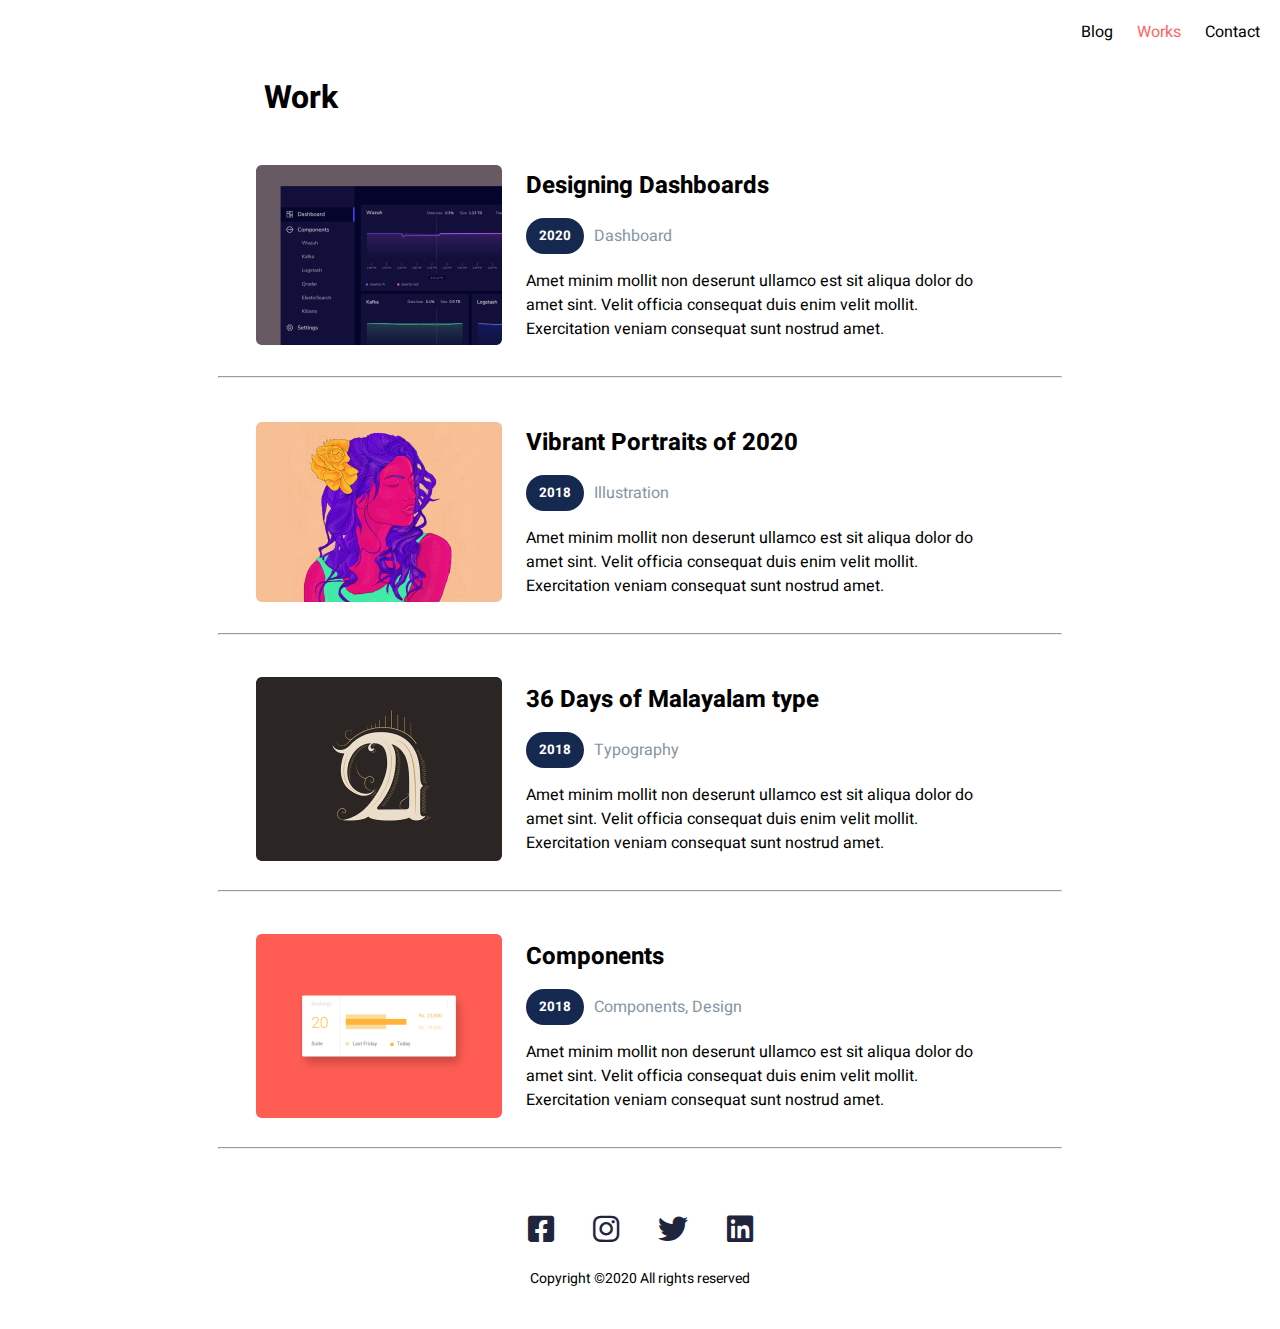
==== Works.html @ 5f18d144 "Add files via upload" ====
<!DOCTYPE html>
<html lang="en">
<head>
    <meta charset="UTF-8">
    <meta http-equiv="X-UA-Compatible" content="IE=edge">
    <meta name="viewport" content="width=device-width, initial-scale=1.0">
    <link rel="stylesheet" href="css/work.css">
    <link rel="stylesheet" href="css/all.css">
    <title>Work Page</title>
    <style>
        span{
            color: #FF6464;
        }
    </style>
</head>
<body>
       <!-- start header -->
       <header>
        <div class="navFather">
        <div class="nav">
            <ul>
                <li><a href="Blog.html">Blog</a></li>
                <li><a href="Works.html"><span>Works</span></a></li>
                <li><a href="Works.html">Contact</a></li>
            </ul>
        </div>
       </div>
    </header>
    <!-- end header -->
    <!-- start work content -->
    <div class="contanir">
        <h1>Work</h1>
    </div>
        <div class="contanir">
            <div class="Work-detals">
                <img src="images/Rectangle 30.png" alt="">
                <div class="work-content">
                    <h3><a href="workDetals.html">Designing Dashboards</a></h3>
                    <div class="p-butonFlex">
                    <button>2020</button>
                     <p class="light">Dashboard</p>
                    </div>
                    <p>Amet minim mollit non deserunt ullamco est sit aliqua dolor do amet sint. Velit officia consequat duis enim velit mollit. Exercitation veniam consequat sunt nostrud amet.</p>
                </div>
            </div>  
            <hr>
        </div>
           
        <div class="contanir">
            <div class="Work-detals">
                <img src="images/Rectangle 32.png" alt="">
                <div class="work-content">
                    <h3>Vibrant Portraits of 2020</h3>
                    <div class="p-butonFlex">
                    <button>2018</button>
                     <p class="light">Illustration</p>
                    </div>
                    <p>Amet minim mollit non deserunt ullamco est sit aliqua dolor do amet sint. Velit officia consequat duis enim velit mollit. Exercitation veniam consequat sunt nostrud amet.</p>
                </div>
            </div>  
           <hr>
            </div>
            <div class="contanir">
            <div class="Work-detals">
                <img src="images/Rectangle 34.png" alt="">
                <div class="work-content">
                    <h3>36 Days of Malayalam type</h3>
                    <div class="p-butonFlex">
                    <button>2018</button>
                     <p class="light">Typography</p>
                    </div>
                    <p>Amet minim mollit non deserunt ullamco est sit aliqua dolor do amet sint. Velit officia consequat duis enim velit mollit. Exercitation veniam consequat sunt nostrud amet.</p>
                </div>
            </div>  
           <hr>
         </div>
            <div class="contanir">
            <div class="Work-detals">
                <img src="images/Rectangle 40.png" alt="">
                <div class="work-content">
                    <h3>Components</h3>
                    <div class="p-butonFlex">
                    <button>2018</button>
                     <p class="light">Components, Design</p>
                    </div>
                    <p>Amet minim mollit non deserunt ullamco est sit aliqua dolor do amet sint. Velit officia consequat duis enim velit mollit. Exercitation veniam consequat sunt nostrud amet.</p>
                </div>
            </div>  
           <hr>
         </div>
    <!-- end work content -->
    <!-- start footer -->
    <footer>
        <div class="footer">
            <div class="icon">
                <i class="fa-brands fa-square-facebook"></i>
                <i class="fa-brands fa-instagram"></i>
                <i class="fa-brands fa-twitter"></i>
                <i class="fa-brands fa-linkedin"></i>
            </div>
            <p>Copyright ©2020 All rights reserved </p>
        </div>
    </footer>
    <!-- end footer -->
</body>
</html>
---- css/work.css ----
*{
    margin: 0;
    padding: 0;
    box-sizing: border-box;
    font-family: my font;
    /* background-color: #E5E5E5; */
}
@font-face {
    font-family: my font;
    src: url("../fonts/Heebo-Regular.ttf");
}
@font-face {
    font-family: my font;
    src: url("../fonts/Heebo-Bold.ttf");
    font-weight: bold;
}
a{
    text-decoration: none;
    color: black;
}
ul{
    list-style: none;
}
ul li{
    display: inline-block;
    padding: 10px;
}
.navFather {
    display: flex;
    justify-content: end;
    /* align-items: end; */
    padding: 10px;
}
 button{
    background-color: #142850;
    border: none;
    color: white;
    border-radius: 20px;
    padding: 8px;
    padding-left: 13px;
    padding-right: 13px;
    font-weight: bolder;
}
ul li a:hover{
    color: #FF6464;
}
.contanir{
    padding: 10px 17%;
}
h1{
    padding: 0 5.5%;
    font-weight: bolder;
}

.Work-detals{
    display: flex; 
    justify-content: center;
    align-items: center;
    margin: 2px;
    padding-left: 36px;
    padding-top: 2px ;
    padding-bottom: 10px;
}
.Work-detals button:hover{
    color: rgb(228, 198, 157);
    background-color: brown;
}
.p-butonFlex{
    display: flex;
    align-items: center;
 }
 .p-butonFlex p{
   line-height: 1.5;
 }
 .work-content{
    padding: 23px 3%;
 }
 .work-content p{
    padding-right: 12%;
 }
 h3{
    margin-bottom: 15px;
    font-size: x-large;
 }
 hr{
    color: #E0E0E0;
}
 .work-content .p-butonFlex {
    margin-bottom: 15px;
 }
 .work-content .p-butonFlex button{
    margin-right: 10px;
 }
 .light{
    color: #8695A4;
 }
 .icon{
    font-size: 30px;
    padding-bottom: 15px;
    color: #21243D;
 }
 .icon i{
     padding: 0 16px;
 }
 .footer {
     display: flex;
     justify-content: space-between;
     flex-direction: column;
     align-items: center;
     padding-bottom: 40px;
     padding-top: 50px;
 }
 .footer p{
    font-size: 14px;
  }
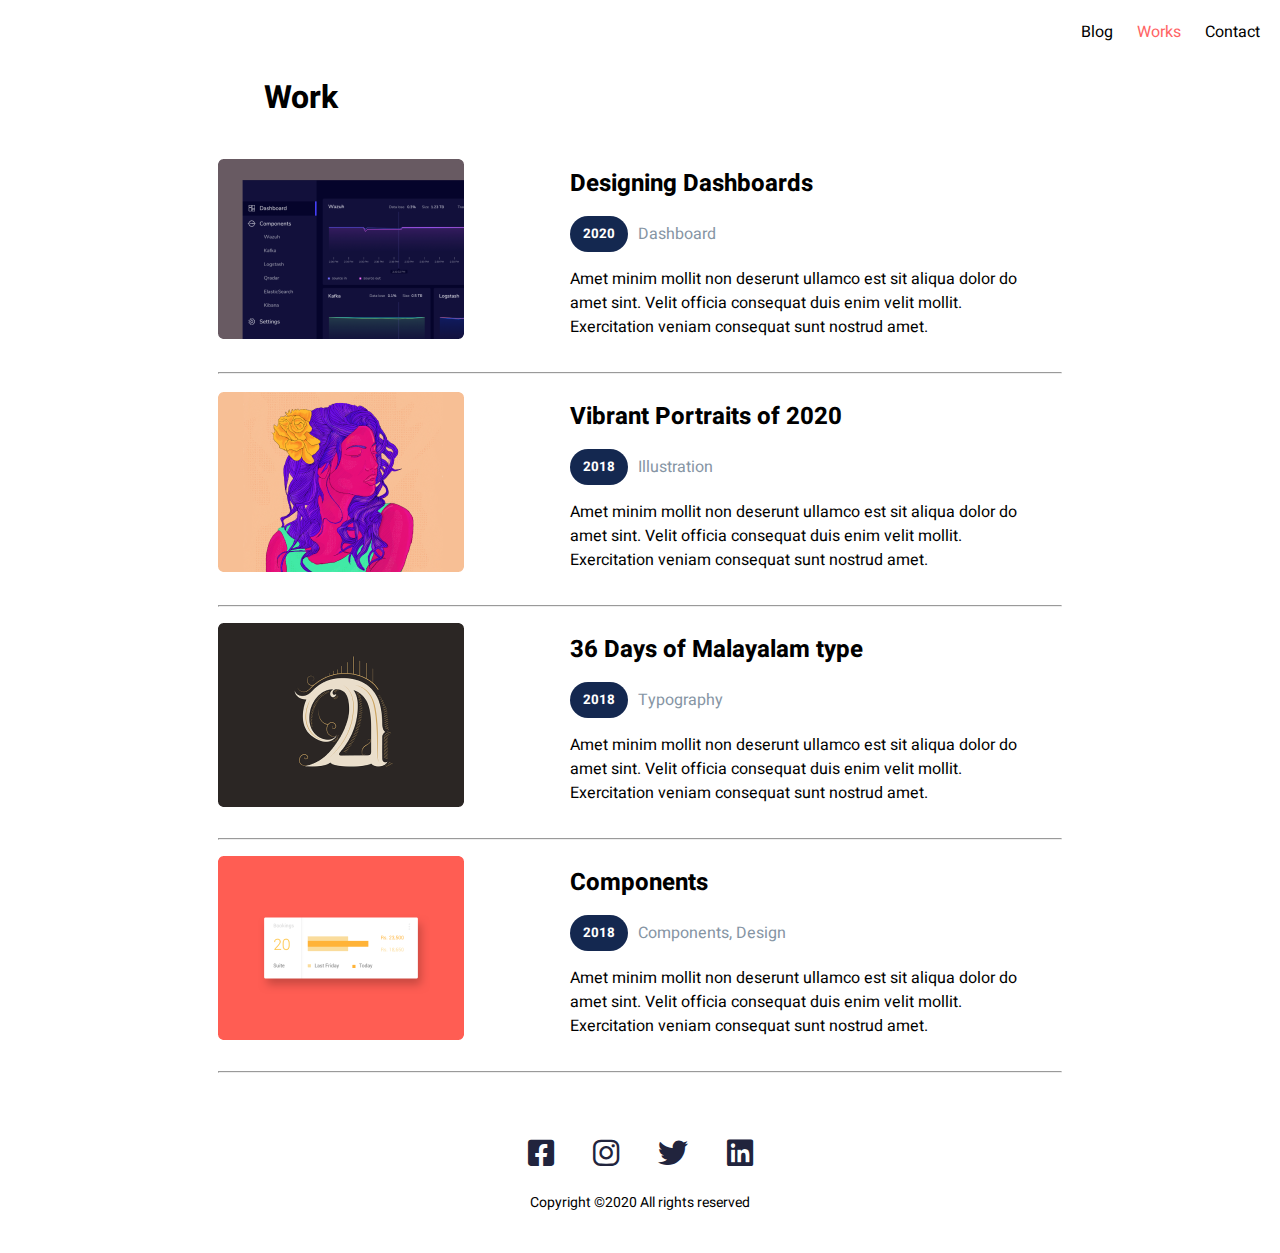
==== commit 8301078a: "Add files via upload" ====
--- a/Works.html
+++ b/Works.html
@@ -33,7 +33,9 @@
     </div>
         <div class="contanir">
             <div class="Work-detals">
+            <div class="work-img">
                 <img src="images/Rectangle 30.png" alt="">
+            </div>
                 <div class="work-content">
                     <h3><a href="workDetals.html">Designing Dashboards</a></h3>
                     <div class="p-butonFlex">
@@ -44,11 +46,13 @@
                 </div>
             </div>  
             <hr>
-        </div>
+        <!-- </div> -->
            
-        <div class="contanir">
-            <div class="Work-detals">
+        <!-- <div class="contanir">-->
+            <div class="Work-detals"> 
+            <div class="work-img">
                 <img src="images/Rectangle 32.png" alt="">
+            </div>
                 <div class="work-content">
                     <h3>Vibrant Portraits of 2020</h3>
                     <div class="p-butonFlex">
@@ -59,10 +63,12 @@
                 </div>
             </div>  
            <hr>
-            </div>
-            <div class="contanir">
-            <div class="Work-detals">
+            <!-- </div> -->
+            <!-- <div class="contanir">-->
+            <div class="Work-detals"> 
+                <div class="work-img">
                 <img src="images/Rectangle 34.png" alt="">
+                </div>
                 <div class="work-content">
                     <h3>36 Days of Malayalam type</h3>
                     <div class="p-butonFlex">
@@ -73,10 +79,12 @@
                 </div>
             </div>  
            <hr>
-         </div>
-            <div class="contanir">
-            <div class="Work-detals">
+         <!-- </div> -->
+            <!-- <div class="contanir">-->
+            <div class="Work-detals"> 
+                <div class="work-img">
                 <img src="images/Rectangle 40.png" alt="">
+                </div>
                 <div class="work-content">
                     <h3>Components</h3>
                     <div class="p-butonFlex">
--- a/css/work.css
+++ b/css/work.css
@@ -13,6 +13,21 @@
     font-family: my font;
     src: url("../fonts/Heebo-Bold.ttf");
     font-weight: bold;
+}
+@media (max-width:767px){
+    .Work-detals{
+        display: flex;
+        flex-direction:column ;
+        align-items: center;
+        justify-content: space-between;
+        margin: 2px;
+        padding-left: 36px;
+        padding-top: 2px ;
+        padding-bottom: 10px;
+    }
+}
+.work-img{
+    width: 100%;
 }
 a{
     text-decoration: none;
@@ -54,10 +69,10 @@
 
 .Work-detals{
     display: flex; 
-    justify-content: center;
+    justify-content: space-between;
     align-items: center;
-    margin: 2px;
-    padding-left: 36px;
+    /* margin: 2px;
+    padding-left: 36px; */
     padding-top: 2px ;
     padding-bottom: 10px;
 }
@@ -74,9 +89,6 @@
  }
  .work-content{
     padding: 23px 3%;
- }
- .work-content p{
-    padding-right: 12%;
  }
  h3{
     margin-bottom: 15px;
